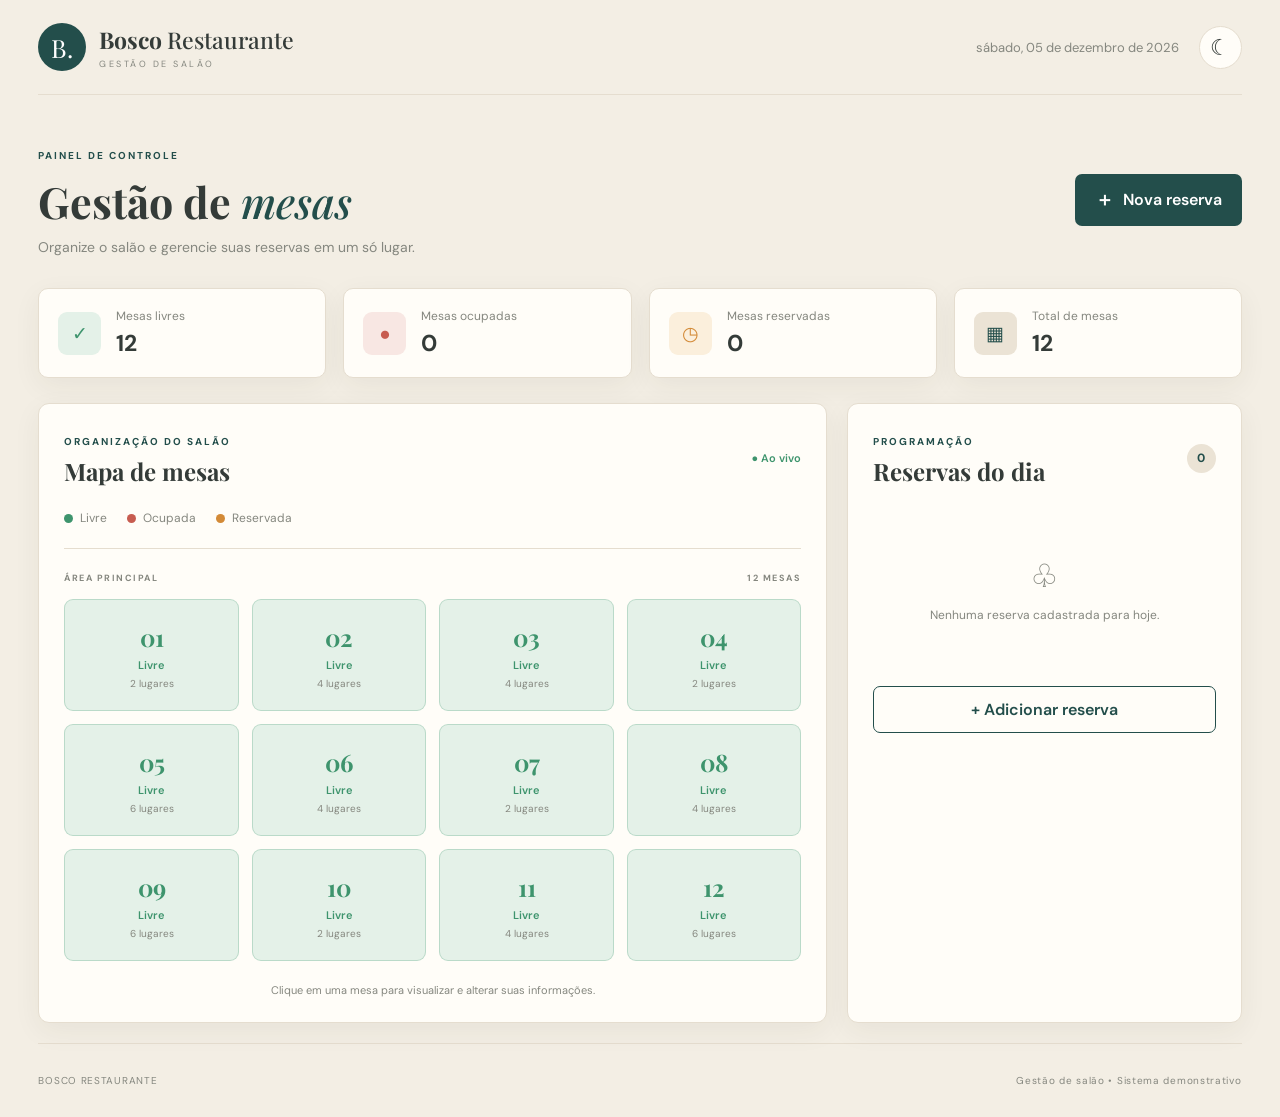
==== index.html @ 23cbb889 "Add files via upload" ====
<!DOCTYPE html>
<html lang="pt-BR">
<head>
    <meta charset="UTF-8">
    <meta name="viewport" content="width=device-width, initial-scale=1.0">
    <title>Bosco Restaurante | Gestão de Mesas</title>

    <link rel="stylesheet" href="style.css">

    <link rel="preconnect" href="https://fonts.googleapis.com">
    <link rel="preconnect" href="https://fonts.gstatic.com" crossorigin>

    <link href="https://fonts.googleapis.com/css2?family=DM+Sans:wght@400;500;600;700&family=Playfair+Display:wght@500;600;700&display=swap" rel="stylesheet">
</head>

<body>
    <div class="app-container">

        <header class="topbar">
            <div class="brand">
                <div class="brand-icon">B.</div>
                <div>
                    <h1>Bosco <span>Restaurante</span></h1>
                    <p>GESTÃO DE SALÃO</p>
                </div>
            </div>

            <div class="header-actions">
                <span class="date-display" id="currentDate"></span>
                <button class="theme-toggle" id="themeToggle" aria-label="Alternar tema">
                    <span id="themeIcon">☾</span>
                </button>
            </div>
        </header>

        <main>
            <section class="welcome-section">
                <div>
                    <span class="eyebrow">PAINEL DE CONTROLE</span>
                    <h2>Gestão de <em>mesas</em></h2>
                    <p>Organize o salão e gerencie suas reservas em um só lugar.</p>
                </div>

                <button class="primary-button" id="openReservation">
                    <span>＋</span> Nova reserva
                </button>
            </section>

            <section class="summary-grid">
                <article class="summary-card">
                    <div class="summary-icon free-icon">✓</div>
                    <div>
                        <p>Mesas livres</p>
                        <strong id="freeCount">0</strong>
                    </div>
                </article>

                <article class="summary-card">
                    <div class="summary-icon occupied-icon">●</div>
                    <div>
                        <p>Mesas ocupadas</p>
                        <strong id="occupiedCount">0</strong>
                    </div>
                </article>

                <article class="summary-card">
                    <div class="summary-icon reserved-icon">◷</div>
                    <div>
                        <p>Mesas reservadas</p>
                        <strong id="reservedCount">0</strong>
                    </div>
                </article>

                <article class="summary-card">
                    <div class="summary-icon total-icon">▦</div>
                    <div>
                        <p>Total de mesas</p>
                        <strong id="totalCount">12</strong>
                    </div>
                </article>
            </section>

            <section class="content-grid">

                <div class="map-panel">
                    <div class="panel-heading">
                        <div>
                            <span class="eyebrow">ORGANIZAÇÃO DO SALÃO</span>
                            <h3>Mapa de mesas</h3>
                        </div>
                        <span class="live-indicator">● Ao vivo</span>
                    </div>

                    <div class="legend">
                        <span><i class="dot free-dot"></i> Livre</span>
                        <span><i class="dot occupied-dot"></i> Ocupada</span>
                        <span><i class="dot reserved-dot"></i> Reservada</span>
                    </div>

                    <div class="salon-label">
                        <span>ÁREA PRINCIPAL</span>
                        <span>12 MESAS</span>
                    </div>

                    <div class="tables-grid" id="tablesGrid"></div>

                    <p class="map-hint">
                        Clique em uma mesa para visualizar e alterar suas informações.
                    </p>
                </div>

                <aside class="reservations-panel">
                    <div class="panel-heading">
                        <div>
                            <span class="eyebrow">PROGRAMAÇÃO</span>
                            <h3>Reservas do dia</h3>
                        </div>
                        <span class="reservation-number" id="reservationCount">0</span>
                    </div>

                    <div class="reservations-list" id="reservationsList">
                        <div class="empty-state">
                            <span>♧</span>
                            <p>Nenhuma reserva cadastrada.</p>
                        </div>
                    </div>

                    <button class="secondary-button" id="openReservationBottom">
                        + Adicionar reserva
                    </button>
                </aside>

            </section>
        </main>

        <footer>
            <span>BOSCO RESTAURANTE</span>
            <span>Gestão de salão • Sistema demonstrativo</span>
        </footer>
    </div>

    <!-- MODAL DE RESERVA -->

    <div class="modal-overlay" id="reservationModal">
        <div class="modal">
            <div class="modal-header">
                <div>
                    <span class="eyebrow">NOVA RESERVA</span>
                    <h3>Registrar reserva</h3>
                </div>
                <button class="close-modal" data-close="reservationModal">×</button>
            </div>

            <form id="reservationForm">
                <label for="customerName">Nome do cliente</label>
                <input type="text" id="customerName" placeholder="Digite o nome completo" required>

                <div class="form-row">
                    <div>
                        <label for="reservationDate">Data</label>
                        <input type="date" id="reservationDate" required>
                    </div>

                    <div>
                        <label for="reservationTime">Horário</label>
                        <input type="time" id="reservationTime" required>
                    </div>
                </div>

                <div class="form-row">
                    <div>
                        <label for="peopleCount">Quantidade de pessoas</label>
                        <input type="number" id="peopleCount" min="1" max="12" value="2" required>
                    </div>

                    <div>
                        <label for="reservationTable">Mesa</label>
                        <select id="reservationTable" required>
                            <option value="">Selecione uma mesa</option>
                        </select>
                    </div>
                </div>

                <label for="reservationNotes">Observações</label>
                <textarea id="reservationNotes" placeholder="Alguma informação adicional?"></textarea>

                <div class="modal-actions">
                    <button type="button" class="cancel-button" data-close="reservationModal">Cancelar</button>
                    <button type="submit" class="primary-button">Salvar reserva</button>
                </div>
            </form>
        </div>
    </div>

    <!-- MODAL DE DETALHES DA MESA -->

    <div class="modal-overlay" id="tableModal">
        <div class="modal">
            <div class="modal-header">
                <div>
                    <span class="eyebrow">GERENCIAMENTO</span>
                    <h3 id="tableModalTitle">Mesa</h3>
                </div>
                <button class="close-modal" data-close="tableModal">×</button>
            </div>

            <div class="table-details">
                <p>Status atual</p>
                <span id="currentTableStatus" class="status-badge"></span>
            </div>

            <label for="tableStatus">Alterar status</label>
            <select id="tableStatus">
                <option value="free">Livre</option>
                <option value="occupied">Ocupada</option>
                <option value="reserved">Reservada</option>
            </select>

            <div id="tableReservationInfo" class="table-reservation-info"></div>

            <div class="modal-actions">
                <button class="cancel-button" data-close="tableModal">Fechar</button>
                <button class="primary-button" id="saveTableStatus">Salvar alterações</button>
            </div>
        </div>
    </div>

    <div class="toast" id="toast"></div>

    <script src="script.js"></script>
</body>
</html>
---- style.css ----
:root {
    --bg: #f3eee4;
    --surface: #fffdf8;
    --surface-soft: #ebe3d5;
    --text: #343b38;
    --muted: #85877f;
    --primary: #234e4b;
    --primary-hover: #173d3b;
    --border: #e5ddcf;
    --shadow: 0 8px 28px rgba(55, 47, 34, .06);

    --free: #3e946d;
    --free-bg: #e4f1e8;
    --occupied: #c75c50;
    --occupied-bg: #f8e7e3;
    --reserved: #d38a37;
    --reserved-bg: #fbefdc;
}

body.dark-theme {
    --bg: #142e32;
    --surface: #1d3b3e;
    --surface-soft: #28484a;
    --text: #f2eee4;
    --muted: #b2c0b9;
    --primary: #c38a57;
    --primary-hover: #d29b68;
    --border: #355457;
    --shadow: 0 8px 28px rgba(0, 0, 0, .16);

    --free-bg: #234b42;
    --occupied-bg: #573936;
    --reserved-bg: #59452d;
}

* {
    margin: 0;
    padding: 0;
    box-sizing: border-box;
}

body {
    background: var(--bg);
    color: var(--text);
    font-family: 'DM Sans', sans-serif;
    min-height: 100vh;
    transition: background .3s, color .3s;
}

button, input, select, textarea {
    font: inherit;
}

button {
    cursor: pointer;
}

.app-container {
    width: min(1440px, 94%);
    margin: auto;
}

/* HEADER */

.topbar {
    min-height: 95px;
    display: flex;
    align-items: center;
    justify-content: space-between;
    border-bottom: 1px solid var(--border);
}

.brand {
    display: flex;
    align-items: center;
    gap: 13px;
}

.brand-icon {
    width: 48px;
    height: 48px;
    background: var(--primary);
    color: #fff;
    display: grid;
    place-items: center;
    font-family: 'Playfair Display', serif;
    font-size: 25px;
    border-radius: 50%;
}

.brand h1 {
    font-family: 'Playfair Display', serif;
    font-size: 23px;
}

.brand h1 span {
    font-weight: 500;
}

.brand p {
    color: var(--muted);
    font-size: 9px;
    letter-spacing: 2.5px;
    margin-top: 3px;
}

.header-actions {
    display: flex;
    align-items: center;
    gap: 20px;
}

.date-display {
    color: var(--muted);
    font-size: 13px;
}

.theme-toggle {
    border: 1px solid var(--border);
    background: var(--surface);
    color: var(--text);
    border-radius: 50%;
    width: 43px;
    height: 43px;
    font-size: 22px;
}

/* WELCOME */

.welcome-section {
    display: flex;
    align-items: center;
    justify-content: space-between;
    gap: 20px;
    padding: 48px 0 32px;
}

.eyebrow {
    color: var(--primary);
    font-size: 10px;
    font-weight: 700;
    letter-spacing: 2px;
}

.welcome-section h2 {
    font-family: 'Playfair Display', serif;
    font-size: clamp(32px, 4vw, 43px);
    margin: 8px 0;
}

.welcome-section h2 em {
    color: var(--primary);
    font-weight: 500;
}

.welcome-section p {
    color: var(--muted);
    font-size: 14px;
}

.primary-button {
    background: var(--primary);
    color: #fff;
    border: none;
    padding: 13px 20px;
    border-radius: 7px;
    font-weight: 600;
    transition: .2s;
}

.primary-button:hover {
    background: var(--primary-hover);
    transform: translateY(-2px);
}

.primary-button span {
    font-size: 19px;
    vertical-align: -1px;
    margin-right: 5px;
}

/* SUMMARY */

.summary-grid {
    display: grid;
    grid-template-columns: repeat(4, 1fr);
    gap: 17px;
    margin-bottom: 25px;
}

.summary-card {
    background: var(--surface);
    border: 1px solid var(--border);
    border-radius: 10px;
    padding: 19px;
    display: flex;
    align-items: center;
    gap: 15px;
    box-shadow: var(--shadow);
}

.summary-icon {
    width: 43px;
    height: 43px;
    border-radius: 9px;
    display: grid;
    place-items: center;
    font-size: 19px;
}

.free-icon {
    background: var(--free-bg);
    color: var(--free);
}

.occupied-icon {
    background: var(--occupied-bg);
    color: var(--occupied);
}

.reserved-icon {
    background: var(--reserved-bg);
    color: var(--reserved);
}

.total-icon {
    background: var(--surface-soft);
    color: var(--primary);
}

.summary-card p {
    color: var(--muted);
    font-size: 12px;
    margin-bottom: 4px;
}

.summary-card strong {
    font-size: 23px;
}

/* MAIN CONTENT */

.content-grid {
    display: grid;
    grid-template-columns: minmax(0, 1.8fr) minmax(280px, .9fr);
    gap: 20px;
}

.map-panel, .reservations-panel {
    background: var(--surface);
    border: 1px solid var(--border);
    border-radius: 11px;
    padding: 25px;
    box-shadow: var(--shadow);
    min-width: 0;
}

.panel-heading {
    display: flex;
    align-items: center;
    justify-content: space-between;
    margin-bottom: 23px;
}

.panel-heading h3 {
    font-family: 'Playfair Display', serif;
    font-size: 24px;
    margin-top: 5px;
}

.live-indicator {
    color: var(--free);
    font-size: 11px;
    font-weight: 600;
}

.legend {
    display: flex;
    flex-wrap: wrap;
    gap: 20px;
    padding-bottom: 22px;
    border-bottom: 1px solid var(--border);
}

.legend span {
    font-size: 12px;
    color: var(--muted);
    display: flex;
    align-items: center;
    gap: 7px;
}

.dot {
    width: 9px;
    height: 9px;
    border-radius: 50%;
}

.free-dot { background: var(--free); }
.occupied-dot { background: var(--occupied); }
.reserved-dot { background: var(--reserved); }

.salon-label {
    display: flex;
    justify-content: space-between;
    color: var(--muted);
    font-size: 9px;
    letter-spacing: 1.5px;
    font-weight: 700;
    margin: 23px 0 15px;
}

/* TABLE MAP */

.tables-grid {
    display: grid;
    grid-template-columns: repeat(4, minmax(0, 1fr));
    gap: 13px;
}

.table-card {
    min-height: 112px;
    border: 1px solid transparent;
    border-radius: 9px;
    padding: 13px 8px;
    display: flex;
    flex-direction: column;
    align-items: center;
    justify-content: center;
    gap: 5px;
    transition: .2s;
    cursor: pointer;
}

.table-card:hover {
    transform: translateY(-4px);
    box-shadow: var(--shadow);
}

.table-card.free {
    background: var(--free-bg);
    border-color: rgba(62, 148, 109, .25);
}

.table-card.occupied {
    background: var(--occupied-bg);
    border-color: rgba(199, 92, 80, .25);
}

.table-card.reserved {
    background: var(--reserved-bg);
    border-color: rgba(211, 138, 55, .25);
}

.table-number {
    font-family: 'Playfair Display', serif;
    font-size: 24px;
    font-weight: 700;
}

.table-card.free .table-number,
.table-card.free .table-status {
    color: var(--free);
}

.table-card.occupied .table-number,
.table-card.occupied .table-status {
    color: var(--occupied);
}

.table-card.reserved .table-number,
.table-card.reserved .table-status {
    color: var(--reserved);
}

.table-status {
    font-size: 11px;
    font-weight: 600;
}

.table-capacity {
    font-size: 10px;
    color: var(--muted);
}

.map-hint {
    color: var(--muted);
    font-size: 11px;
    text-align: center;
    margin-top: 22px;
}

/* RESERVATIONS */

.reservation-number {
    background: var(--surface-soft);
    color: var(--primary);
    border-radius: 50%;
    width: 29px;
    height: 29px;
    display: grid;
    place-items: center;
    font-weight: 700;
    font-size: 12px;
}

.reservations-list {
    display: flex;
    flex-direction: column;
    gap: 12px;
    max-height: 390px;
    overflow-y: auto;
}

.reservation-item {
    border: 1px solid var(--border);
    border-radius: 8px;
    padding: 14px;
    display: flex;
    justify-content: space-between;
    gap: 10px;
    align-items: center;
}

.reservation-item h4 {
    font-size: 13px;
    margin-bottom: 5px;
}

.reservation-item p {
    font-size: 11px;
    color: var(--muted);
    margin-top: 3px;
}

.reservation-time {
    color: var(--primary);
    font-size: 12px;
    font-weight: 700;
    white-space: nowrap;
}

.delete-reservation {
    background: transparent;
    border: none;
    color: var(--occupied);
    font-size: 18px;
    margin-left: 8px;
}

.empty-state {
    text-align: center;
    color: var(--muted);
    padding: 45px 10px;
}

.empty-state span {
    font-size: 32px;
}

.empty-state p {
    font-size: 12px;
    margin-top: 10px;
}

.secondary-button {
    width: 100%;
    background: transparent;
    border: 1px solid var(--primary);
    color: var(--primary);
    padding: 12px;
    border-radius: 7px;
    margin-top: 18px;
    font-weight: 600;
    transition: .2s;
}

.secondary-button:hover {
    background: var(--primary);
    color: #fff;
}

/* MODALS */

.modal-overlay {
    position: fixed;
    inset: 0;
    background: rgba(12, 23, 22, .62);
    display: none;
    justify-content: center;
    align-items: center;
    padding: 15px;
    z-index: 10;
    backdrop-filter: blur(4px);
}

.modal-overlay.active {
    display: flex;
}

.modal {
    background: var(--surface);
    color: var(--text);
    width: min(470px, 100%);
    padding: 28px;
    border-radius: 12px;
    max-height: 90vh;
    overflow-y: auto;
    box-shadow: 0 20px 60px rgba(0,0,0,.2);
    animation: appear .2s ease;
}

@keyframes appear {
    from { opacity: 0; transform: translateY(12px); }
    to { opacity: 1; transform: translateY(0); }
}

.modal-header {
    display: flex;
    justify-content: space-between;
    align-items: flex-start;
    margin-bottom: 24px;
}

.modal-header h3 {
    font-family: 'Playfair Display', serif;
    font-size: 25px;
    margin-top: 5px;
}

.close-modal {
    background: var(--surface-soft);
    border: none;
    color: var(--text);
    width: 32px;
    height: 32px;
    border-radius: 50%;
    font-size: 21px;
}

.modal label {
    display: block;
    font-size: 12px;
    font-weight: 600;
    margin: 15px 0 7px;
}

.modal input,
.modal select,
.modal textarea {
    width: 100%;
    padding: 12px;
    border: 1px solid var(--border);
    border-radius: 6px;
    background: var(--bg);
    color: var(--text);
    outline: none;
}

.modal input:focus,
.modal select:focus,
.modal textarea:focus {
    border-color: var(--primary);
}

.modal textarea {
    resize: vertical;
    min-height: 80px;
}

.form-row {
    display: grid;
    grid-template-columns: 1fr 1fr;
    gap: 13px;
}

.modal-actions {
    display: flex;
    justify-content: flex-end;
    gap: 10px;
    margin-top: 25px;
}

.cancel-button {
    background: transparent;
    color: var(--muted);
    border: 1px solid var(--border);
    border-radius: 7px;
    padding: 12px 17px;
}

.table-details {
    background: var(--surface-soft);
    border-radius: 8px;
    padding: 14px;
    margin-bottom: 15px;
}

.table-details p {
    font-size: 11px;
    color: var(--muted);
    margin-bottom: 8px;
}

.status-badge {
    font-size: 12px;
    font-weight: 700;
}

.status-badge.free { color: var(--free); }
.status-badge.occupied { color: var(--occupied); }
.status-badge.reserved { color: var(--reserved); }

.table-reservation-info {
    font-size: 12px;
    color: var(--muted);
    line-height: 1.7;
    margin-top: 15px;
}

/* NOTIFICATIONS */

.toast {
    position: fixed;
    bottom: 25px;
    right: 25px;
    background: var(--primary);
    color: white;
    padding: 14px 20px;
    border-radius: 8px;
    font-size: 13px;
    opacity: 0;
    transform: translateY(15px);
    transition: .25s;
    pointer-events: none;
    z-index: 20;
}

.toast.show {
    opacity: 1;
    transform: translateY(0);
}

/* FOOTER */

footer {
    display: flex;
    justify-content: space-between;
    gap: 10px;
    padding: 30px 0;
    margin-top: 20px;
    border-top: 1px solid var(--border);
    color: var(--muted);
    font-size: 10px;
    letter-spacing: .7px;
}

/* RESPONSIVE */

@media (max-width: 950px) {
    .content-grid {
        grid-template-columns: 1fr;
    }

    .summary-grid {
        grid-template-columns: repeat(2, 1fr);
    }
}

@media (max-width: 600px) {
    .app-container {
        width: 92%;
    }

    .topbar {
        min-height: 78px;
    }

    .date-display {
        display: none;
    }

    .welcome-section {
        align-items: flex-start;
        flex-direction: column;
        padding: 32px 0 25px;
    }

    .summary-grid {
        gap: 10px;
    }

    .summary-card {
        padding: 13px 10px;
        gap: 9px;
    }

    .summary-icon {
        width: 34px;
        height: 34px;
    }

    .summary-card p {
        font-size: 10px;
    }

    .summary-card strong {
        font-size: 20px;
    }

    .map-panel, .reservations-panel {
        padding: 17px;
    }

    .tables-grid {
        grid-template-columns: repeat(3, minmax(0, 1fr));
        gap: 8px;
    }

    .table-card {
        min-height: 100px;
    }

    .form-row {
        grid-template-columns: 1fr;
        gap: 0;
    }

    footer {
        flex-direction: column;
    }
}

@media (prefers-reduced-motion: reduce) {
    *, *::before, *::after {
        animation-duration: .01ms !important;
        transition-duration: .01ms !important;
    }
}
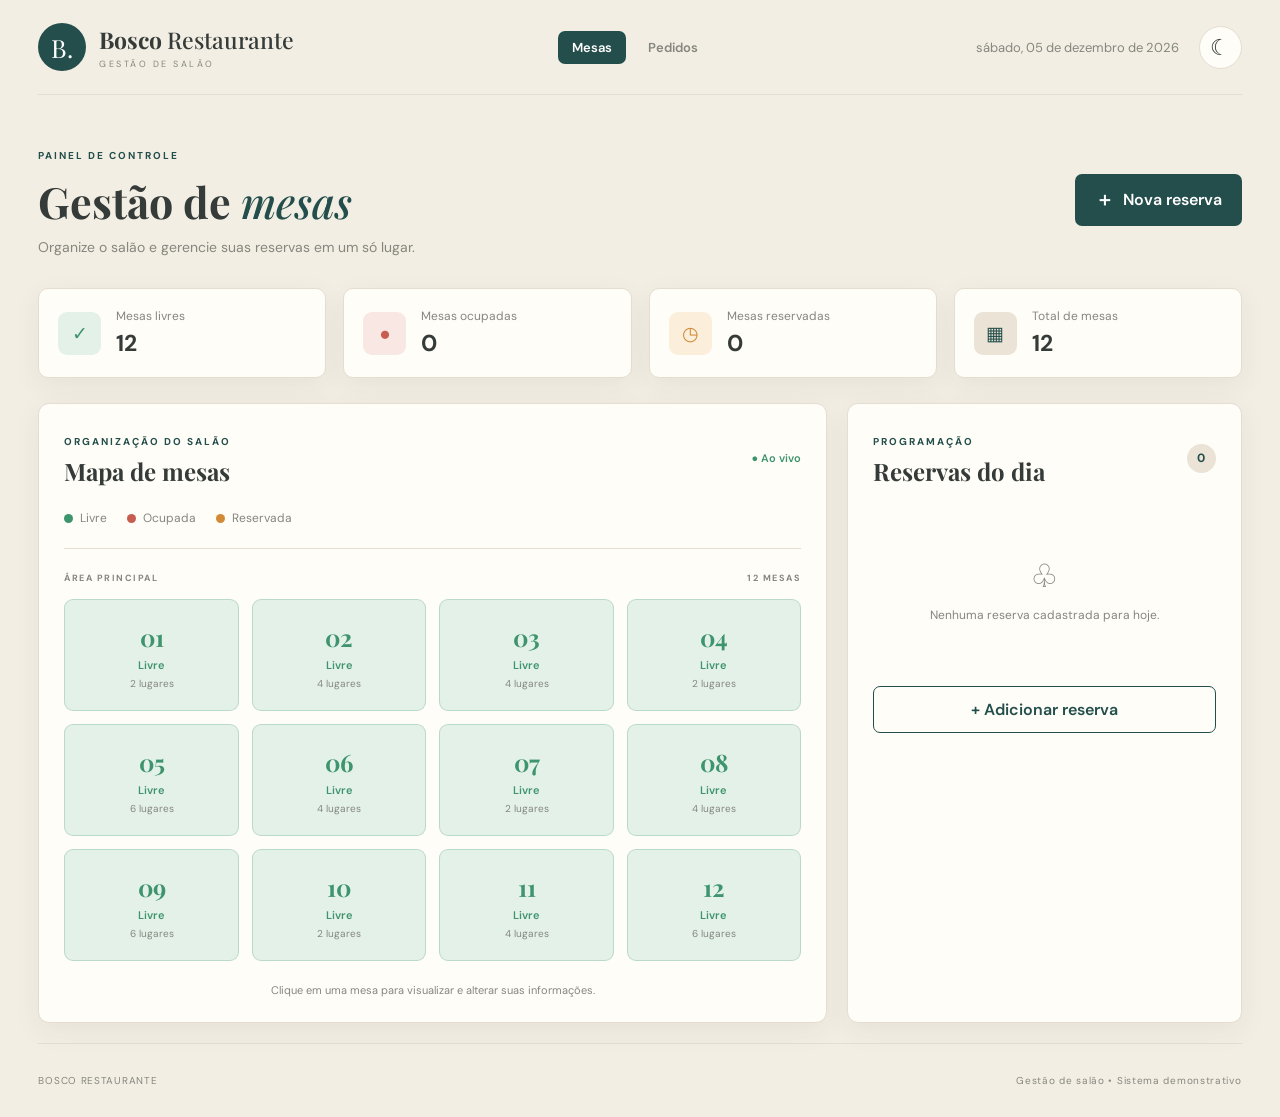
==== commit 3ee23aa8: "Add navigation links to index.html" ====
--- a/index.html
+++ b/index.html
@@ -25,7 +25,12 @@
                     <p>GESTÃO DE SALÃO</p>
                 </div>
             </div>
-
+            
+<nav class="nav-principal" aria-label="Módulos do sistema">
+             <a href="index.html" class="nav-link active">Mesas</a>
+             <a href="pedidos.html" class="nav-link">Pedidos</a>
+         </nav>
+            
             <div class="header-actions">
                 <span class="date-display" id="currentDate"></span>
                 <button class="theme-toggle" id="themeToggle" aria-label="Alternar tema">
--- a/style.css
+++ b/style.css
@@ -738,3 +738,413 @@
         transition-duration: .01ms !important;
     }
 }
+
+
+/* ==========================================================================
+   LOGO E MENU DE NAVEGAÇÃO UNIFICADO
+   ========================================================================== */
+
+.brand-logo {
+    width: 68px;
+    height: 68px;
+    object-fit: cover;
+    border-radius: 12px;
+    border: 1px solid var(--border);
+    background-color: #f3eee4;
+    flex-shrink: 0;
+}
+
+.nav-principal {
+    display: flex;
+    gap: 8px;
+    flex-wrap: wrap;
+}
+
+.nav-link {
+    text-decoration: none;
+    color: var(--muted);
+    font-size: 13px;
+    font-weight: 600;
+    padding: 8px 14px;
+    border-radius: 7px;
+    transition: .2s;
+}
+
+.nav-link:hover, .nav-link.active {
+    background: var(--primary);
+    color: #fff;
+}
+
+/* ==========================================================================
+   MÓDULO 1: REGISTRO E ENVIO DE PEDIDOS (Prefixo: .ped-)
+   ========================================================================== */
+
+.ped-controls {
+    display: flex;
+    flex-direction: column;
+    gap: 14px;
+    margin-bottom: 18px;
+}
+
+.ped-search-input {
+    width: 100%;
+    padding: 12px 14px;
+    border: 1px solid var(--border);
+    border-radius: 8px;
+    background: var(--bg);
+    color: var(--text);
+    font-size: 13px;
+    outline: none;
+}
+
+.ped-search-input:focus {
+    border-color: var(--primary);
+}
+
+.ped-tabs {
+    display: flex;
+    flex-wrap: wrap;
+    gap: 8px;
+}
+
+.ped-tab {
+    background: var(--surface-soft);
+    color: var(--text);
+    border: 1px solid var(--border);
+    padding: 8px 14px;
+    border-radius: 20px;
+    font-size: 12px;
+    font-weight: 600;
+    transition: .2s;
+}
+
+.ped-tab:hover {
+    border-color: var(--primary);
+}
+
+.ped-tab.active {
+    background: var(--primary);
+    color: #fff;
+    border-color: var(--primary);
+}
+
+.ped-legend {
+    margin-bottom: 20px;
+}
+
+.ped-menu-grid {
+    display: grid;
+    grid-template-columns: repeat(2, minmax(0, 1fr));
+    gap: 14px;
+}
+
+.ped-dish-card {
+    background: var(--bg);
+    border: 1px solid var(--border);
+    border-radius: 10px;
+    padding: 16px;
+    display: flex;
+    flex-direction: column;
+    justify-content: space-between;
+    gap: 12px;
+    transition: .2s;
+}
+
+.ped-dish-card:hover {
+    transform: translateY(-3px);
+    box-shadow: var(--shadow);
+    border-color: var(--primary);
+}
+
+.ped-dish-top {
+    display: flex;
+    justify-content: space-between;
+    align-items: flex-start;
+    gap: 10px;
+}
+
+.ped-dish-title {
+    font-family: 'Playfair Display', serif;
+    font-size: 17px;
+    font-weight: 700;
+    color: var(--text);
+}
+
+.ped-dest-tag {
+    font-size: 10px;
+    font-weight: 700;
+    padding: 4px 9px;
+    border-radius: 20px;
+    white-space: nowrap;
+}
+
+.ped-dest-tag.cozinha {
+    background: var(--reserved-bg);
+    color: var(--reserved);
+}
+
+.ped-dest-tag.bar {
+    background: var(--free-bg);
+    color: var(--free);
+}
+
+.ped-dish-desc {
+    font-size: 12px;
+    color: var(--muted);
+    line-height: 1.45;
+    margin-top: 6px;
+}
+
+.ped-dish-bottom {
+    display: flex;
+    justify-content: space-between;
+    align-items: center;
+    padding-top: 10px;
+    border-top: 1px solid var(--border);
+}
+
+.ped-dish-price {
+    font-weight: 700;
+    font-size: 15px;
+    color: var(--primary);
+}
+
+.ped-add-btn {
+    background: var(--primary);
+    color: #fff;
+    border: none;
+    padding: 8px 14px;
+    border-radius: 6px;
+    font-size: 12px;
+    font-weight: 600;
+    transition: .2s;
+}
+
+.ped-add-btn:hover {
+    background: var(--primary-hover);
+}
+
+/* COMANDA LATERAL */
+
+.ped-order-form label {
+    display: block;
+    font-size: 12px;
+    font-weight: 600;
+    margin-bottom: 6px;
+    color: var(--text);
+}
+
+.ped-order-form select,
+.ped-order-form input,
+.ped-order-form textarea {
+    width: 100%;
+    padding: 10px 12px;
+    border: 1px solid var(--border);
+    border-radius: 7px;
+    background: var(--bg);
+    color: var(--text);
+    font-size: 13px;
+    outline: none;
+}
+
+.ped-order-form select:focus,
+.ped-order-form input:focus,
+.ped-order-form textarea:focus {
+    border-color: var(--primary);
+}
+
+.ped-form-grid {
+    display: grid;
+    grid-template-columns: 1fr 1fr;
+    gap: 10px;
+    margin-bottom: 16px;
+}
+
+.ped-cart-list {
+    display: flex;
+    flex-direction: column;
+    gap: 10px;
+    max-height: 310px;
+    overflow-y: auto;
+    padding-right: 2px;
+    margin-bottom: 16px;
+}
+
+.ped-cart-item {
+    background: var(--bg);
+    border: 1px solid var(--border);
+    border-radius: 8px;
+    padding: 12px;
+}
+
+.ped-cart-header {
+    display: flex;
+    justify-content: space-between;
+    align-items: flex-start;
+    gap: 8px;
+    margin-bottom: 8px;
+}
+
+.ped-cart-header h4 {
+    font-size: 13px;
+    font-weight: 700;
+}
+
+.ped-cart-meta {
+    font-size: 11px;
+    color: var(--muted);
+    margin-top: 2px;
+}
+
+.ped-qty-controls {
+    display: flex;
+    align-items: center;
+    gap: 6px;
+}
+
+.ped-qty-btn {
+    width: 24px;
+    height: 24px;
+    border-radius: 5px;
+    border: 1px solid var(--border);
+    background: var(--surface);
+    color: var(--text);
+    font-weight: 700;
+    display: grid;
+    place-items: center;
+}
+
+.ped-qty-btn:hover {
+    border-color: var(--primary);
+    color: var(--primary);
+}
+
+.ped-qty-val {
+    font-size: 12px;
+    font-weight: 700;
+    min-width: 18px;
+    text-align: center;
+}
+
+.ped-item-note {
+    padding: 7px 10px !important;
+    font-size: 11px !important;
+    background: var(--surface) !important;
+}
+
+.ped-notes-group textarea {
+    min-height: 64px;
+    resize: vertical;
+}
+
+.ped-summary-box {
+    background: var(--surface-soft);
+    border-radius: 8px;
+    padding: 14px;
+    margin: 16px 0;
+}
+
+.ped-routing-info {
+    font-size: 11px;
+    color: var(--muted);
+    padding-bottom: 8px;
+    margin-bottom: 8px;
+    border-bottom: 1px solid var(--border);
+}
+
+.ped-total-row {
+    display: flex;
+    justify-content: space-between;
+    align-items: center;
+    font-size: 14px;
+}
+
+.ped-total-row strong {
+    font-size: 18px;
+    color: var(--primary);
+}
+
+.ped-actions-stack {
+    display: flex;
+    flex-direction: column;
+    gap: 10px;
+}
+
+.ped-submit-btn {
+    width: 100%;
+    text-align: center;
+}
+
+.ped-secondary-actions {
+    display: grid;
+    grid-template-columns: 1fr 1.4fr;
+    gap: 10px;
+}
+
+.ped-no-margin {
+    margin-top: 0;
+}
+
+.ped-modal-wide {
+    width: min(620px, 100%);
+}
+
+.ped-modal-filter {
+    margin-bottom: 16px;
+}
+
+.ped-modal-filter label {
+    margin-top: 0;
+}
+
+.ped-sent-card {
+    border: 1px solid var(--border);
+    border-radius: 9px;
+    padding: 14px;
+    background: var(--bg);
+}
+
+.ped-sent-top {
+    display: flex;
+    justify-content: space-between;
+    align-items: center;
+    gap: 10px;
+    margin-bottom: 8px;
+}
+
+.ped-sent-items {
+    list-style: none;
+    font-size: 12px;
+    color: var(--text);
+    display: flex;
+    flex-direction: column;
+    gap: 4px;
+    margin: 8px 0;
+}
+
+.ped-sent-items li span {
+    color: var(--muted);
+    font-style: italic;
+}
+
+.ped-sent-footer {
+    display: flex;
+    justify-content: space-between;
+    align-items: center;
+    font-size: 11px;
+    color: var(--muted);
+    padding-top: 8px;
+    border-top: 1px solid var(--border);
+}
+
+@media (max-width: 600px) {
+    .brand-logo {
+        width: 54px;
+        height: 54px;
+    }
+
+    .ped-menu-grid,
+    .ped-form-grid {
+        grid-template-columns: 1fr;
+    }
+}
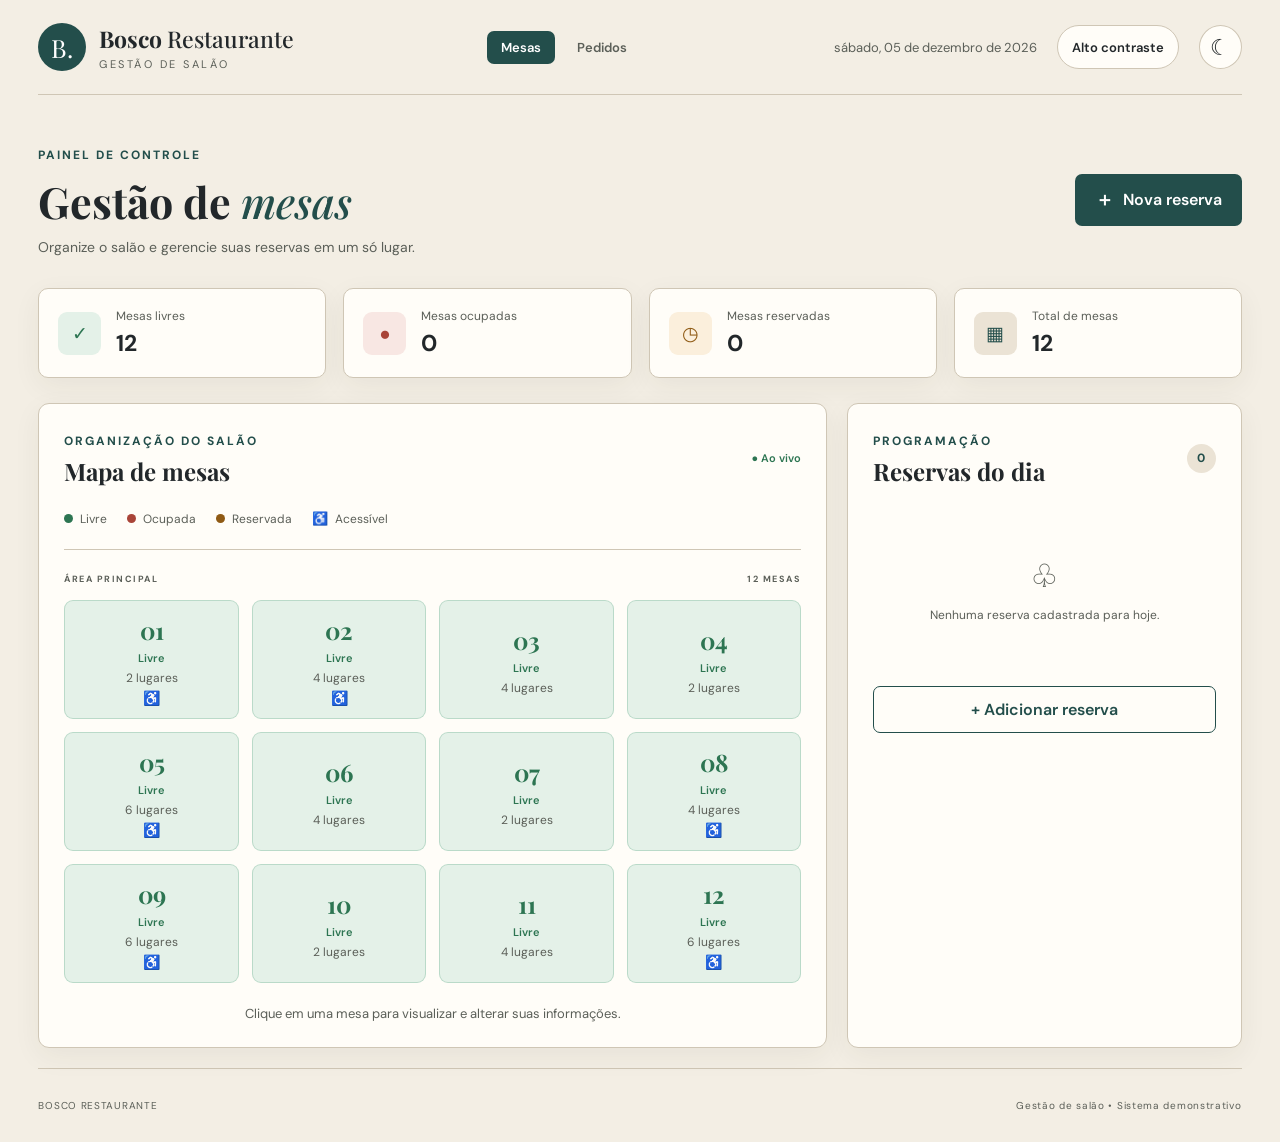
==== commit b707e722: "Adiciona arquivos do projeto" ====
--- a/index.html
+++ b/index.html
@@ -33,6 +33,7 @@
             
             <div class="header-actions">
                 <span class="date-display" id="currentDate"></span>
+                <button class="contrast-toggle" id="highContrastToggle" type="button" aria-pressed="false">Alto contraste</button>
                 <button class="theme-toggle" id="themeToggle" aria-label="Alternar tema">
                     <span id="themeIcon">☾</span>
                 </button>
@@ -101,6 +102,7 @@
                         <span><i class="dot free-dot"></i> Livre</span>
                         <span><i class="dot occupied-dot"></i> Ocupada</span>
                         <span><i class="dot reserved-dot"></i> Reservada</span>
+                        <span><i class="access-mark" aria-hidden="true">♿</i> Acessível</span>
                     </div>
 
                     <div class="salon-label">
@@ -187,6 +189,36 @@
                     </div>
                 </div>
 
+                <fieldset class="accessibility-fieldset">
+                    <legend>Necessidades de acessibilidade <span class="optional">(opcional)</span></legend>
+                    <p class="field-hint">Marque apenas o que for necessário. O sistema sugere somente mesas adequadas.</p>
+
+                    <div class="needs-grid">
+                        <label class="check-option">
+                            <input type="checkbox" name="accessNeeds" value="wheelchair">
+                            Cadeirante
+                        </label>
+                        <label class="check-option">
+                            <input type="checkbox" name="accessNeeds" value="reduced_mobility">
+                            Mobilidade reduzida
+                        </label>
+                        <label class="check-option">
+                            <input type="checkbox" name="accessNeeds" value="guide_dog">
+                            Cão-guia
+                        </label>
+                        <label class="check-option">
+                            <input type="checkbox" name="accessNeeds" value="visual">
+                            Deficiência visual
+                        </label>
+                        <label class="check-option">
+                            <input type="checkbox" name="accessNeeds" value="hearing">
+                            Deficiência auditiva
+                        </label>
+                    </div>
+                </fieldset>
+
+                <div class="suggestion-box" id="tableSuggestions" aria-live="polite" hidden></div>
+
                 <label for="reservationNotes">Observações</label>
                 <textarea id="reservationNotes" placeholder="Alguma informação adicional?"></textarea>
 
--- a/style.css
+++ b/style.css
@@ -3,18 +3,19 @@
     --bg: #f3eee4;
     --surface: #fffdf8;
     --surface-soft: #ebe3d5;
-    --text: #343b38;
-    --muted: #85877f;
+    --text: #22272a;
+    --muted: #5b5f58;
     --primary: #234e4b;
     --primary-hover: #173d3b;
-    --border: #e5ddcf;
+    --border: #cfc6b5;
     --shadow: 0 8px 28px rgba(55, 47, 34, .06);
 
-    --free: #3e946d;
+    /* Cores de status com contraste mínimo WCAG AA (4.5:1) sobre o fundo claro */
+    --free: #2d7552;
     --free-bg: #e4f1e8;
-    --occupied: #c75c50;
+    --occupied: #a94438;
     --occupied-bg: #f8e7e3;
-    --reserved: #d38a37;
+    --reserved: #8f5a14;
     --reserved-bg: #fbefdc;
 }
 
@@ -29,9 +30,32 @@
     --border: #355457;
     --shadow: 0 8px 28px rgba(0, 0, 0, .16);
 
+    --free: #7fd1a6;
+    --occupied: #f19a8e;
+    --reserved: #f0b465;
     --free-bg: #234b42;
     --occupied-bg: #573936;
     --reserved-bg: #59452d;
+}
+
+/* ALTO CONTRASTE: sobrepõe o tema claro e o escuro */
+body.high-contrast {
+    --bg: #ffffff;
+    --surface: #ffffff;
+    --surface-soft: #f0f0f0;
+    --text: #000000;
+    --muted: #1a1a1a;
+    --primary: #003a8c;
+    --primary-hover: #002766;
+    --border: #000000;
+    --shadow: none;
+
+    --free: #00501a;
+    --free-bg: #ffffff;
+    --occupied: #8a0000;
+    --occupied-bg: #ffffff;
+    --reserved: #5c3300;
+    --reserved-bg: #ffffff;
 }
 
 * {
@@ -100,7 +124,7 @@
 
 .brand p {
     color: var(--muted);
-    font-size: 9px;
+    font-size: 11px;
     letter-spacing: 2.5px;
     margin-top: 3px;
 }
@@ -138,7 +162,7 @@
 
 .eyebrow {
     color: var(--primary);
-    font-size: 10px;
+    font-size: 12px;
     font-weight: 700;
     letter-spacing: 2px;
 }
@@ -380,13 +404,13 @@
 }
 
 .table-capacity {
-    font-size: 10px;
+    font-size: 12px;
     color: var(--muted);
 }
 
 .map-hint {
     color: var(--muted);
-    font-size: 11px;
+    font-size: 13px;
     text-align: center;
     margin-top: 22px;
 }
@@ -429,7 +453,7 @@
 }
 
 .reservation-item p {
-    font-size: 11px;
+    font-size: 13px;
     color: var(--muted);
     margin-top: 3px;
 }
@@ -741,6 +765,201 @@
 
 
 /* ==========================================================================
+   ACESSIBILIDADE (foco, alvos de toque, reservas com necessidades)
+   ========================================================================== */
+
+/* Foco visível para navegação por teclado */
+:focus-visible {
+    outline: 3px solid var(--primary);
+    outline-offset: 2px;
+}
+
+body.high-contrast :focus-visible {
+    outline-color: #000;
+}
+
+/* Alvos de toque com no mínimo 44px */
+.theme-toggle,
+.contrast-toggle,
+.close-modal,
+.delete-reservation,
+.suggestion-btn {
+    min-height: 44px;
+}
+
+.contrast-toggle {
+    border: 1px solid var(--border);
+    background: var(--surface);
+    color: var(--text);
+    border-radius: 22px;
+    padding: 0 14px;
+    font-size: 13px;
+    font-weight: 600;
+    white-space: nowrap;
+}
+
+.contrast-toggle[aria-pressed="true"] {
+    background: var(--primary);
+    color: #fff;
+    border-color: var(--primary);
+}
+
+body.high-contrast .table-card,
+body.high-contrast .summary-card,
+body.high-contrast .map-panel,
+body.high-contrast .reservations-panel,
+body.high-contrast .modal,
+body.high-contrast .primary-button,
+body.high-contrast .secondary-button,
+body.high-contrast .cancel-button,
+body.high-contrast .reservation-item {
+    border: 2px solid var(--border);
+}
+
+body.high-contrast .primary-button,
+body.high-contrast .contrast-toggle[aria-pressed="true"] {
+    color: #fff;
+}
+
+/* Símbolo de acessibilidade no mapa e na legenda */
+.access-mark {
+    font-style: normal;
+    font-size: 13px;
+    color: var(--primary);
+    font-weight: 700;
+}
+
+.table-access {
+    font-size: 14px;
+    line-height: 1;
+    color: var(--primary);
+}
+
+/* Bloco de necessidades na reserva */
+.modal .accessibility-fieldset {
+    border: 1px solid var(--border);
+    border-radius: 8px;
+    padding: 14px;
+    margin-top: 18px;
+    min-width: 0;
+}
+
+.accessibility-fieldset legend {
+    font-size: 14px;
+    font-weight: 700;
+    padding: 0 6px;
+}
+
+.accessibility-fieldset .optional {
+    font-weight: 400;
+    color: var(--muted);
+    font-size: 12px;
+}
+
+.field-hint {
+    font-size: 13px;
+    color: var(--muted);
+    margin: 4px 0 12px;
+}
+
+.needs-grid {
+    display: grid;
+    grid-template-columns: repeat(2, minmax(0, 1fr));
+    gap: 8px;
+}
+
+.modal .check-option {
+    display: flex;
+    align-items: center;
+    gap: 10px;
+    margin: 0;
+    padding: 10px 12px;
+    min-height: 44px;
+    border: 1px solid var(--border);
+    border-radius: 6px;
+    background: var(--bg);
+    color: var(--text);
+    font-size: 14px;
+    font-weight: 500;
+    cursor: pointer;
+}
+
+.modal .check-option input[type="checkbox"] {
+    width: 20px;
+    height: 20px;
+    margin: 0;
+    padding: 0;
+    flex-shrink: 0;
+    accent-color: var(--primary);
+    cursor: pointer;
+}
+
+/* Mesas sugeridas */
+.suggestion-box {
+    margin-top: 16px;
+    padding: 14px;
+    border-radius: 8px;
+    background: var(--surface-soft);
+    color: var(--text);
+    font-size: 14px;
+}
+
+.suggestion-box[hidden] {
+    display: none;
+}
+
+.suggestion-title {
+    font-size: 14px;
+    font-weight: 600;
+    margin-bottom: 10px;
+}
+
+.suggestion-list {
+    display: flex;
+    flex-wrap: wrap;
+    gap: 8px;
+}
+
+.suggestion-btn {
+    background: var(--surface);
+    color: var(--primary);
+    border: 1px solid var(--primary);
+    border-radius: 6px;
+    padding: 8px 12px;
+    font-size: 13px;
+    font-weight: 600;
+}
+
+.suggestion-btn:hover {
+    background: var(--surface-soft);
+}
+
+.suggestion-btn[aria-pressed="true"] {
+    background: var(--primary);
+    color: #fff;
+}
+
+.reservation-needs {
+    color: var(--primary) !important;
+    font-weight: 600;
+}
+
+.table-reservation-info p + p {
+    margin-top: 6px;
+}
+
+@media (max-width: 600px) {
+    .needs-grid {
+        grid-template-columns: 1fr;
+    }
+
+    .contrast-toggle {
+        font-size: 12px;
+        padding: 0 10px;
+    }
+}
+
+/* ==========================================================================
    LOGO E MENU DE NAVEGAÇÃO UNIFICADO
    ========================================================================== */
 
